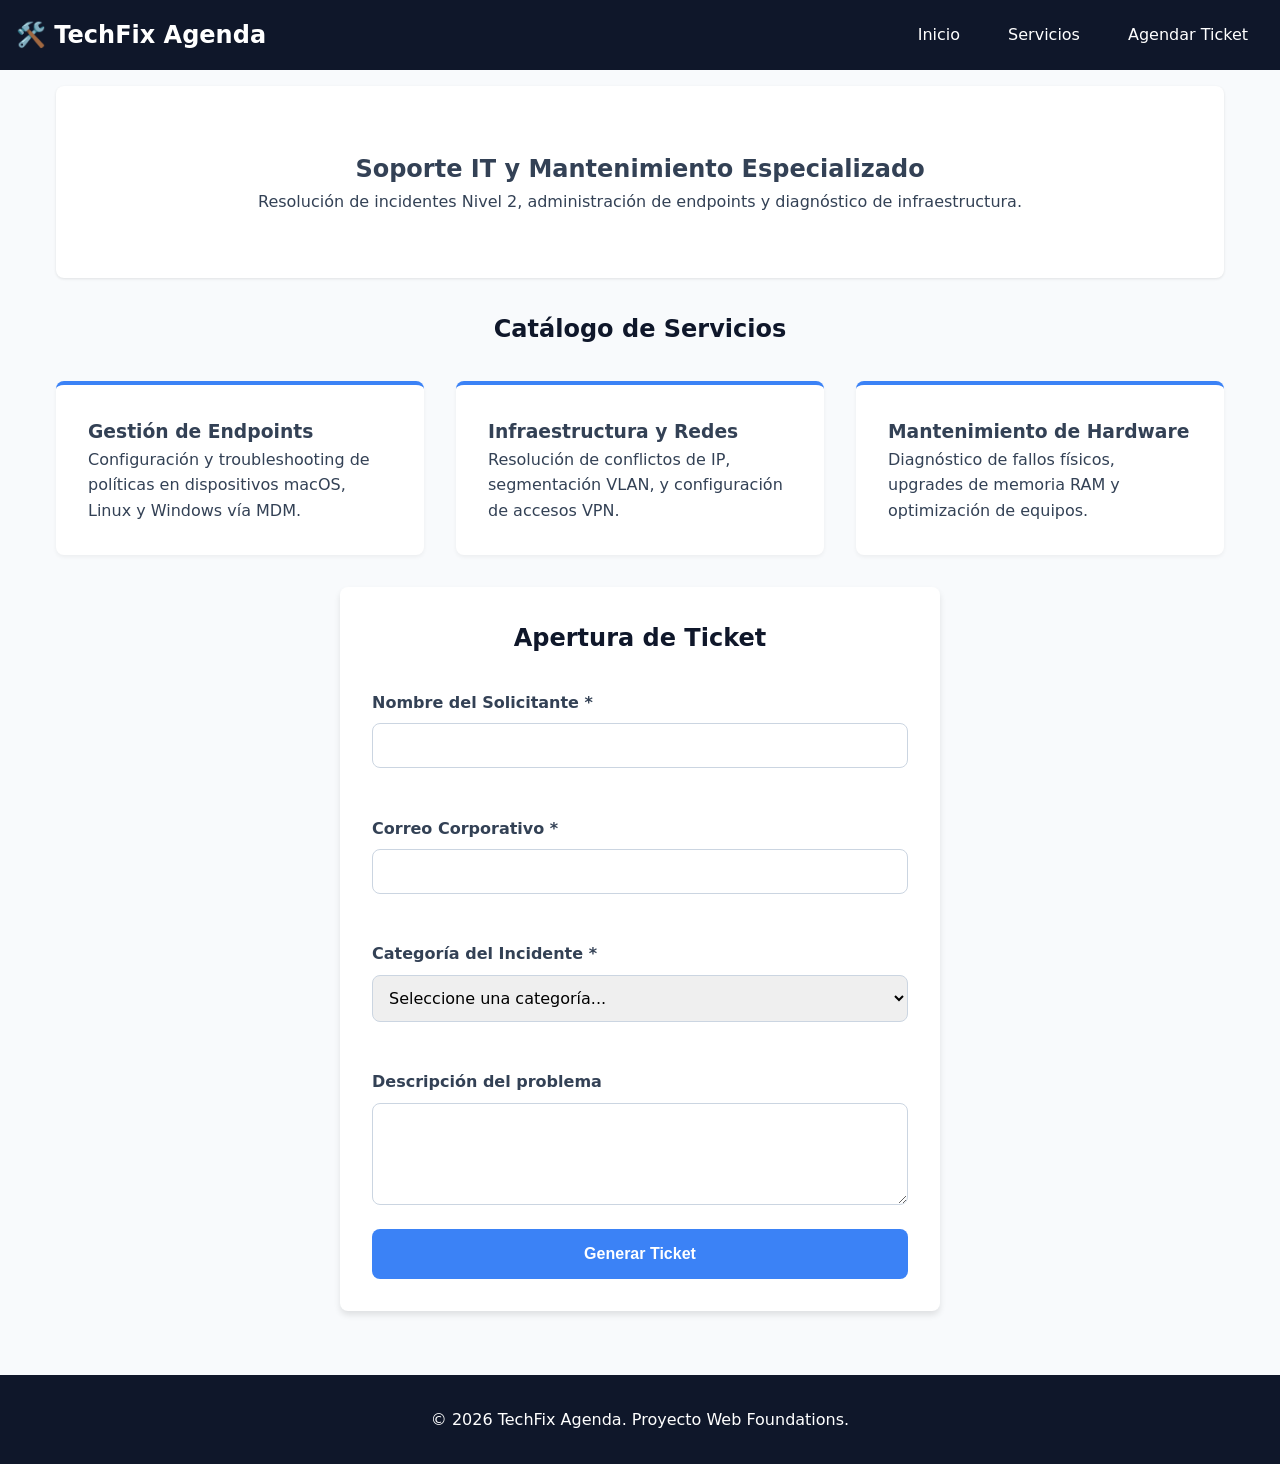
==== index.html @ 4acdac46 "Entrega Tarea 2 - TechFix" ====
<!DOCTYPE html>
<html lang="es">
<head>
    <meta charset="UTF-8">
    <meta name="viewport" content="width=device-width, initial-scale=1.0">
    <title>TechFix Agenda | Soporte L2 y Mantenimiento IT</title>
    

    <meta name="description" content="Agenda tus tickets de soporte técnico de nivel 2, mantenimiento de hardware y gestión de redes.">
    <meta property="og:title" content="TechFix Agenda - Soporte IT">
    <meta property="og:description" content="Portal de gestión de incidentes y mantenimiento de infraestructura IT.">
    <meta property="og:image" content="https://tusitio.com/img/techfix-og.jpg">
    <meta property="og:type" content="website">
    <meta name="twitter:card" content="summary_large_image">
    
    
    <link rel="stylesheet" href="style.css">
</head>
<body>
    <a href="#main-content" class="skip-link">Saltar al contenido principal</a>

    <header role="banner">
        <nav aria-label="Navegación principal">
            <div class="logo" aria-hidden="true">🛠️ TechFix Agenda</div>
            <ul>
                <li><a href="#inicio">Inicio</a></li>
                <li><a href="#servicios">Servicios</a></li>
                <li><a href="#agendar">Agendar Ticket</a></li>
            </ul>
        </nav>
    </header>

    <main id="main-content" role="main">
        <section id="inicio" class="hero" aria-labelledby="hero-title">
            <h1 id="hero-title">Soporte IT y Mantenimiento Especializado</h1>
            <p>Resolución de incidentes Nivel 2, administración de endpoints y diagnóstico de infraestructura.</p>
        </section>

        <section id="servicios" aria-labelledby="services-title">
            <h2 id="services-title" class="section-title">Catálogo de Servicios</h2>
            <div class="grid-features">
                <article class="feature-card">
                    <h3>Gestión de Endpoints</h3>
                    <p>Configuración y troubleshooting de políticas en dispositivos macOS, Linux y Windows vía MDM.</p>
                </article>
                <article class="feature-card">
                    <h3>Infraestructura y Redes</h3>
                    <p>Resolución de conflictos de IP, segmentación VLAN, y configuración de accesos VPN.</p>
                </article>
                <article class="feature-card">
                    <h3>Mantenimiento de Hardware</h3>
                    <p>Diagnóstico de fallos físicos, upgrades de memoria RAM y optimización de equipos.</p>
                </article>
            </div>
        </section>

        <section id="agendar" class="booking-section" aria-labelledby="booking-title">
            <h2 id="booking-title" class="section-title">Apertura de Ticket</h2>
            
            <form id="ticket-form" novalidate aria-describedby="form-instructions">
                <p id="form-instructions" class="sr-only">Complete los campos requeridos para abrir un nuevo ticket de soporte.</p>
                
                <div class="form-group">
                    <label for="name">Nombre del Solicitante <span aria-hidden="true">*</span></label>
                    <input type="text" id="name" name="name" required aria-required="true" aria-invalid="false" aria-describedby="name-error">
                    <span id="name-error" class="error-message" aria-live="polite"></span>
                </div>

                <div class="form-group">
                    <label for="email">Correo Corporativo <span aria-hidden="true">*</span></label>
                    <input type="email" id="email" name="email" required aria-required="true" aria-invalid="false" aria-describedby="email-error">
                    <span id="email-error" class="error-message" aria-live="polite"></span>
                </div>

                <div class="form-group">
                    <label for="category">Categoría del Incidente <span aria-hidden="true">*</span></label>
                    <select id="category" name="category" required aria-required="true" aria-invalid="false" aria-describedby="category-error">
                        <option value="">Seleccione una categoría...</option>
                        <option value="hardware">Mantenimiento de Hardware</option>
                        <option value="os">Sistemas Operativos (Win/Mac/Linux)</option>
                        <option value="network">Redes y VPN</option>
                        <option value="mdm">Gestión de Dispositivos (Intune/Mosyle)</option>
                    </select>
                    <span id="category-error" class="error-message" aria-live="polite"></span>
                </div>

                <div class="form-group">
                    <label for="description">Descripción del problema</label>
                    <textarea id="description" name="description" rows="4"></textarea>
                </div>

                <button type="submit" aria-label="Enviar ticket de soporte">Generar Ticket</button>
            </form>
        </section>
    </main>

    <footer role="contentinfo">
        <p>&copy; 2026 TechFix Agenda. Proyecto Web Foundations.</p>
    </footer>

    <!-- Script compilado (Tarea 2) -->
    <script src="main.js"></script>
</body>
</html>
---- style.css ----
/* Design Tokens / Variables */
:root {
    --primary-color: #0f172a;
    --secondary-color: #3b82f6;
    --accent-color: #ef4444;
    --bg-light: #f8fafc;
    --bg-white: #ffffff;
    --text-main: #334155;
    --text-light: #94a3b8;
    --spacing-sm: 0.5rem;
    --spacing-md: 1rem;
    --spacing-lg: 2rem;
    --radius: 8px;
    --font-family: 'Segoe UI', system-ui, sans-serif;
}

/* Reset y Base (Mobile First) */
* {
    box-sizing: border-box;
    margin: 0;
    padding: 0;
}

body {
    font-family: var(--font-family);
    color: var(--text-main);
    background-color: var(--bg-light);
    line-height: 1.6;
}

/* Accesibilidad: Skip Link y Screen Reader Only */
.skip-link {
    position: absolute;
    top: -100%;
    left: 0;
    background: var(--secondary-color);
    color: var(--bg-white);
    padding: var(--spacing-md);
    z-index: 100;
    transition: top 0.2s;
}
.skip-link:focus {
    top: 0;
}

.sr-only {
    position: absolute;
    width: 1px;
    height: 1px;
    padding: 0;
    margin: -1px;
    overflow: hidden;
    clip: rect(0, 0, 0, 0);
    border: 0;
}

/* Layout Header (Flexbox) */
header {
    background-color: var(--primary-color);
    color: var(--bg-white);
    padding: var(--spacing-md);
}

nav {
    display: flex;
    flex-direction: column;
    align-items: center;
    gap: var(--spacing-md);
}

.logo {
    font-size: 1.5rem;
    font-weight: bold;
}

nav ul {
    list-style: none;
    display: flex;
    flex-wrap: wrap;
    justify-content: center;
    gap: var(--spacing-md);
}

nav a {
    color: var(--bg-white);
    text-decoration: none;
    font-weight: 500;
    padding: var(--spacing-sm) var(--spacing-md);
    border-radius: var(--radius);
}

nav a:focus, nav a:hover {
    background-color: var(--secondary-color);
    outline: 2px solid var(--bg-white);
    outline-offset: 2px;
}

/* Layout Main y Secciones */
main {
    padding: var(--spacing-md);
    max-width: 1200px;
    margin: 0 auto;
}

.section-title {
    text-align: center;
    margin-bottom: var(--spacing-lg);
    color: var(--primary-color);
}

.hero {
    text-align: center;
    padding: 4rem var(--spacing-md);
    background-color: var(--bg-white);
    border-radius: var(--radius);
    margin-bottom: var(--spacing-lg);
    box-shadow: 0 1px 3px rgba(0,0,0,0.1);
}

/* Layout Grid para Features */
.grid-features {
    display: grid;
    grid-template-columns: 1fr;
    gap: var(--spacing-lg);
    margin-bottom: var(--spacing-lg);
}

.feature-card {
    background: var(--bg-white);
    padding: var(--spacing-lg);
    border-radius: var(--radius);
    box-shadow: 0 2px 4px rgba(0,0,0,0.05);
    border-top: 4px solid var(--secondary-color);
}

/* Layout Formulario */
.booking-section {
    background: var(--bg-white);
    max-width: 600px;
    margin: 0 auto;
    padding: var(--spacing-lg);
    border-radius: var(--radius);
    box-shadow: 0 4px 6px rgba(0,0,0,0.1);
}

form {
    display: flex;
    flex-direction: column;
    gap: 1.5rem;
}

.form-group {
    display: flex;
    flex-direction: column;
}

label {
    font-weight: 600;
    margin-bottom: var(--spacing-sm);
}

input, select, textarea {
    padding: 0.75rem;
    font-family: inherit;
    border: 1px solid #cbd5e1;
    border-radius: var(--radius);
    font-size: 1rem;
}

input:focus, select:focus, textarea:focus {
    outline: 2px solid var(--secondary-color);
    border-color: var(--secondary-color);
}

input[aria-invalid="true"], select[aria-invalid="true"] {
    border-color: var(--accent-color);
    outline-color: var(--accent-color);
}

.error-message {
    color: var(--accent-color);
    font-size: 0.875rem;
    margin-top: 0.25rem;
    min-height: 1.2rem;
}

button[type="submit"] {
    background-color: var(--secondary-color);
    color: var(--bg-white);
    border: none;
    padding: 1rem;
    font-size: 1rem;
    font-weight: bold;
    border-radius: var(--radius);
    cursor: pointer;
    transition: background-color 0.3s;
}

button[type="submit"]:hover {
    background-color: #2563eb;
}

footer {
    text-align: center;
    padding: var(--spacing-lg);
    background-color: var(--primary-color);
    color: var(--bg-white);
    margin-top: 3rem;
}

/* Media Queries (Desktop) */
@media (min-width: 768px) {
    nav {
        flex-direction: row;
        justify-content: space-between;
    }
    
    .grid-features {
        grid-template-columns: repeat(3, 1fr);
    }
}
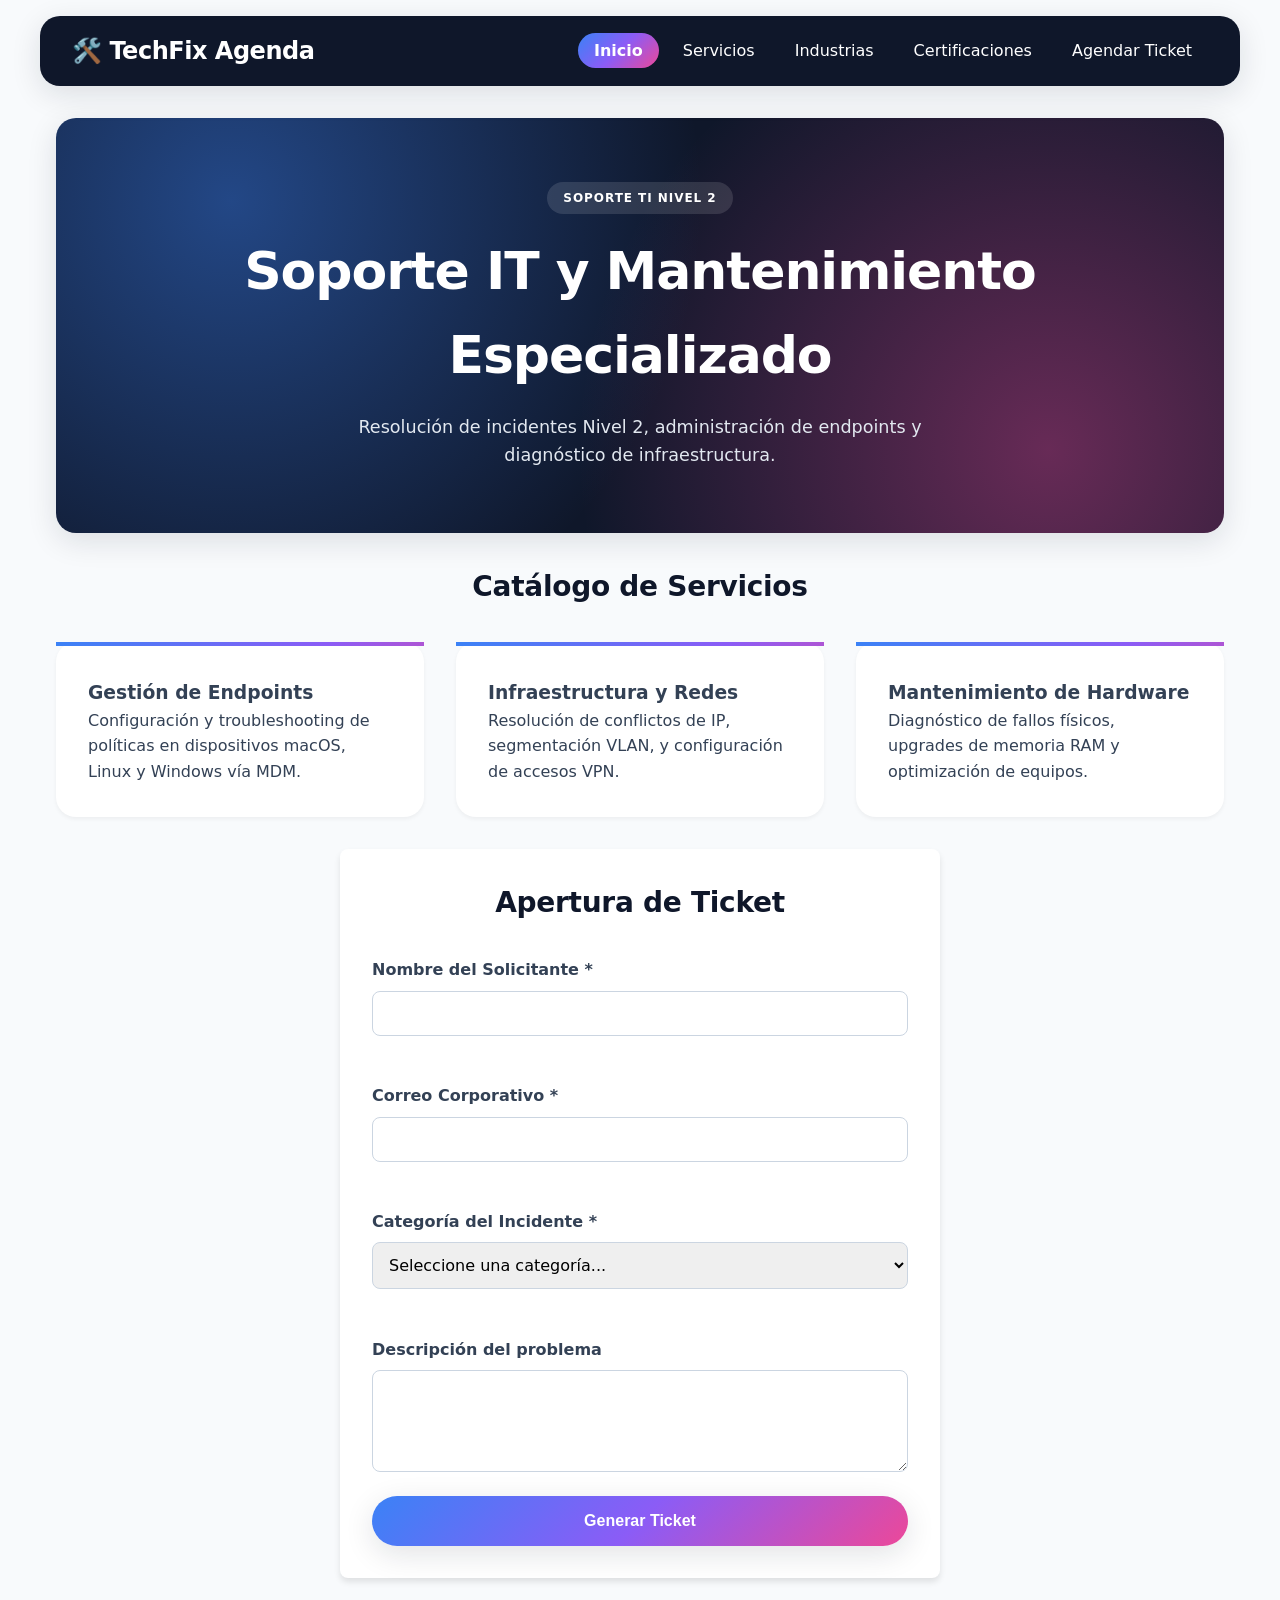
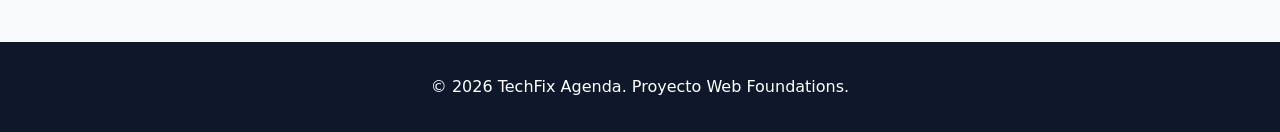
==== commit 77bdd79b: "Proyecto Final: sitio multipagina con Industrias y Certificaciones Agrega paginas de Industrias y Ce" ====
--- a/index.html
+++ b/index.html
@@ -9,7 +9,7 @@
     <meta name="description" content="Agenda tus tickets de soporte técnico de nivel 2, mantenimiento de hardware y gestión de redes.">
     <meta property="og:title" content="TechFix Agenda - Soporte IT">
     <meta property="og:description" content="Portal de gestión de incidentes y mantenimiento de infraestructura IT.">
-    <meta property="og:image" content="https://tusitio.com/img/techfix-og.jpg">
+    <meta property="og:image" content="https://encrypted-tbn0.gstatic.com/images?q=tbn:ANd9GcTkyd2qqFYvXrhT2fahT9oCa3J8gouzWzMSscxQpBP7wg&s=10">
     <meta property="og:type" content="website">
     <meta name="twitter:card" content="summary_large_image">
     
@@ -23,8 +23,10 @@
         <nav aria-label="Navegación principal">
             <div class="logo" aria-hidden="true">🛠️ TechFix Agenda</div>
             <ul>
-                <li><a href="#inicio">Inicio</a></li>
+                <li><a href="#inicio" aria-current="page">Inicio</a></li>
                 <li><a href="#servicios">Servicios</a></li>
+                <li><a href="industrias.html">Industrias</a></li>
+                <li><a href="certificaciones.html">Certificaciones</a></li>
                 <li><a href="#agendar">Agendar Ticket</a></li>
             </ul>
         </nav>
@@ -32,6 +34,7 @@
 
     <main id="main-content" role="main">
         <section id="inicio" class="hero" aria-labelledby="hero-title">
+            <span class="badge" aria-hidden="true">Soporte TI Nivel 2</span>
             <h1 id="hero-title">Soporte IT y Mantenimiento Especializado</h1>
             <p>Resolución de incidentes Nivel 2, administración de endpoints y diagnóstico de infraestructura.</p>
         </section>
--- a/style.css
+++ b/style.css
@@ -11,6 +11,12 @@
     --spacing-md: 1rem;
     --spacing-lg: 2rem;
     --radius: 8px;
+    --radius-lg: 20px;
+    --radius-pill: 999px;
+    --gradient-brand: linear-gradient(135deg, #3b82f6 0%, #8b5cf6 50%, #ec4899 100%);
+    --shadow-soft: 0 8px 30px rgba(15, 23, 42, 0.12);
+    --shadow-card-hover: 0 20px 40px rgba(15, 23, 42, 0.18);
+    --text-inverted: #e2e8f0;
     --font-family: 'Segoe UI', system-ui, sans-serif;
 }
 
@@ -56,9 +62,11 @@
 
 /* Layout Header (Flexbox) */
 header {
-    background-color: var(--primary-color);
-    color: var(--bg-white);
+    background-color: transparent;
     padding: var(--spacing-md);
+    position: sticky;
+    top: 0;
+    z-index: 50;
 }
 
 nav {
@@ -66,11 +74,19 @@
     flex-direction: column;
     align-items: center;
     gap: var(--spacing-md);
+    background-color: var(--primary-color);
+    color: var(--bg-white);
+    max-width: 1200px;
+    margin: 0 auto;
+    padding: var(--spacing-md) var(--spacing-lg);
+    border-radius: var(--radius-lg);
+    box-shadow: var(--shadow-soft);
 }
 
 .logo {
     font-size: 1.5rem;
-    font-weight: bold;
+    font-weight: 800;
+    letter-spacing: -0.02em;
 }
 
 nav ul {
@@ -78,7 +94,7 @@
     display: flex;
     flex-wrap: wrap;
     justify-content: center;
-    gap: var(--spacing-md);
+    gap: var(--spacing-sm);
 }
 
 nav a {
@@ -86,7 +102,13 @@
     text-decoration: none;
     font-weight: 500;
     padding: var(--spacing-sm) var(--spacing-md);
-    border-radius: var(--radius);
+    border-radius: var(--radius-pill);
+    transition: background-color 0.2s ease;
+}
+
+nav a[aria-current="page"] {
+    background: var(--gradient-brand);
+    font-weight: 700;
 }
 
 nav a:focus, nav a:hover {
@@ -106,15 +128,51 @@
     text-align: center;
     margin-bottom: var(--spacing-lg);
     color: var(--primary-color);
+    font-size: 1.75rem;
+    font-weight: 800;
+    letter-spacing: -0.01em;
 }
 
 .hero {
+    position: relative;
+    overflow: hidden;
     text-align: center;
     padding: 4rem var(--spacing-md);
-    background-color: var(--bg-white);
-    border-radius: var(--radius);
-    margin-bottom: var(--spacing-lg);
-    box-shadow: 0 1px 3px rgba(0,0,0,0.1);
+    background-color: var(--primary-color);
+    background-image:
+        radial-gradient(circle at 15% 20%, rgba(59, 130, 246, 0.45), transparent 45%),
+        radial-gradient(circle at 85% 80%, rgba(236, 72, 153, 0.4), transparent 45%);
+    color: var(--bg-white);
+    border-radius: var(--radius-lg);
+    margin-bottom: var(--spacing-lg);
+    box-shadow: var(--shadow-soft);
+}
+
+.hero h1 {
+    font-size: clamp(2rem, 5vw, 3.25rem);
+    font-weight: 800;
+    letter-spacing: -0.02em;
+    margin-bottom: var(--spacing-md);
+}
+
+.hero p {
+    color: var(--text-inverted);
+    font-size: 1.1rem;
+    max-width: 40rem;
+    margin: 0 auto;
+}
+
+.badge {
+    display: inline-block;
+    background-color: rgba(255, 255, 255, 0.12);
+    color: var(--bg-white);
+    padding: 0.4rem 1rem;
+    border-radius: var(--radius-pill);
+    font-size: 0.75rem;
+    font-weight: 700;
+    text-transform: uppercase;
+    letter-spacing: 0.08em;
+    margin-bottom: var(--spacing-md);
 }
 
 /* Layout Grid para Features */
@@ -128,9 +186,78 @@
 .feature-card {
     background: var(--bg-white);
     padding: var(--spacing-lg);
-    border-radius: var(--radius);
+    border-radius: var(--radius-lg);
     box-shadow: 0 2px 4px rgba(0,0,0,0.05);
-    border-top: 4px solid var(--secondary-color);
+    border-top: 4px solid transparent;
+    border-image: var(--gradient-brand) 1;
+    transition: transform 0.2s ease, box-shadow 0.2s ease;
+}
+
+.feature-card:hover {
+    transform: translateY(-4px);
+    box-shadow: var(--shadow-card-hover);
+}
+
+/* Grid para 4 elementos (Industrias) */
+.grid-industries {
+    display: grid;
+    grid-template-columns: 1fr;
+    gap: var(--spacing-lg);
+    margin-bottom: var(--spacing-lg);
+}
+
+/* Perfiles de tecnicos certificados (Pagina Certificaciones) */
+.grid-team {
+    display: grid;
+    grid-template-columns: 1fr;
+    gap: var(--spacing-lg);
+    margin-bottom: var(--spacing-lg);
+}
+
+.team-card {
+    text-align: center;
+}
+
+.avatar {
+    width: 64px;
+    height: 64px;
+    margin: 0 auto var(--spacing-md);
+    border-radius: 50%;
+    background: var(--gradient-brand);
+    color: var(--bg-white);
+    display: flex;
+    align-items: center;
+    justify-content: center;
+    font-weight: 700;
+    font-size: 1.25rem;
+}
+
+.role-tag {
+    color: var(--secondary-color);
+    font-weight: 600;
+    font-size: 0.8rem;
+    text-transform: uppercase;
+    letter-spacing: 0.04em;
+    margin-bottom: var(--spacing-sm);
+}
+
+.cert-list {
+    list-style: none;
+    display: flex;
+    flex-wrap: wrap;
+    justify-content: center;
+    gap: 0.4rem;
+    margin-top: var(--spacing-md);
+}
+
+.cert-badge {
+    background-color: var(--bg-light);
+    color: var(--text-main);
+    border: 1px solid #e2e8f0;
+    padding: 0.25rem 0.75rem;
+    border-radius: var(--radius-pill);
+    font-size: 0.75rem;
+    font-weight: 600;
 }
 
 /* Layout Formulario */
@@ -185,19 +312,21 @@
 }
 
 button[type="submit"] {
-    background-color: var(--secondary-color);
+    background: var(--gradient-brand);
     color: var(--bg-white);
     border: none;
     padding: 1rem;
     font-size: 1rem;
     font-weight: bold;
-    border-radius: var(--radius);
+    border-radius: var(--radius-pill);
     cursor: pointer;
-    transition: background-color 0.3s;
+    box-shadow: var(--shadow-soft);
+    transition: transform 0.2s ease, box-shadow 0.2s ease;
 }
 
 button[type="submit"]:hover {
-    background-color: #2563eb;
+    transform: translateY(-2px);
+    box-shadow: var(--shadow-card-hover);
 }
 
 footer {
@@ -218,4 +347,12 @@
     .grid-features {
         grid-template-columns: repeat(3, 1fr);
     }
+
+    .grid-industries {
+        grid-template-columns: repeat(2, 1fr);
+    }
+
+    .grid-team {
+        grid-template-columns: repeat(4, 1fr);
+    }
 }
